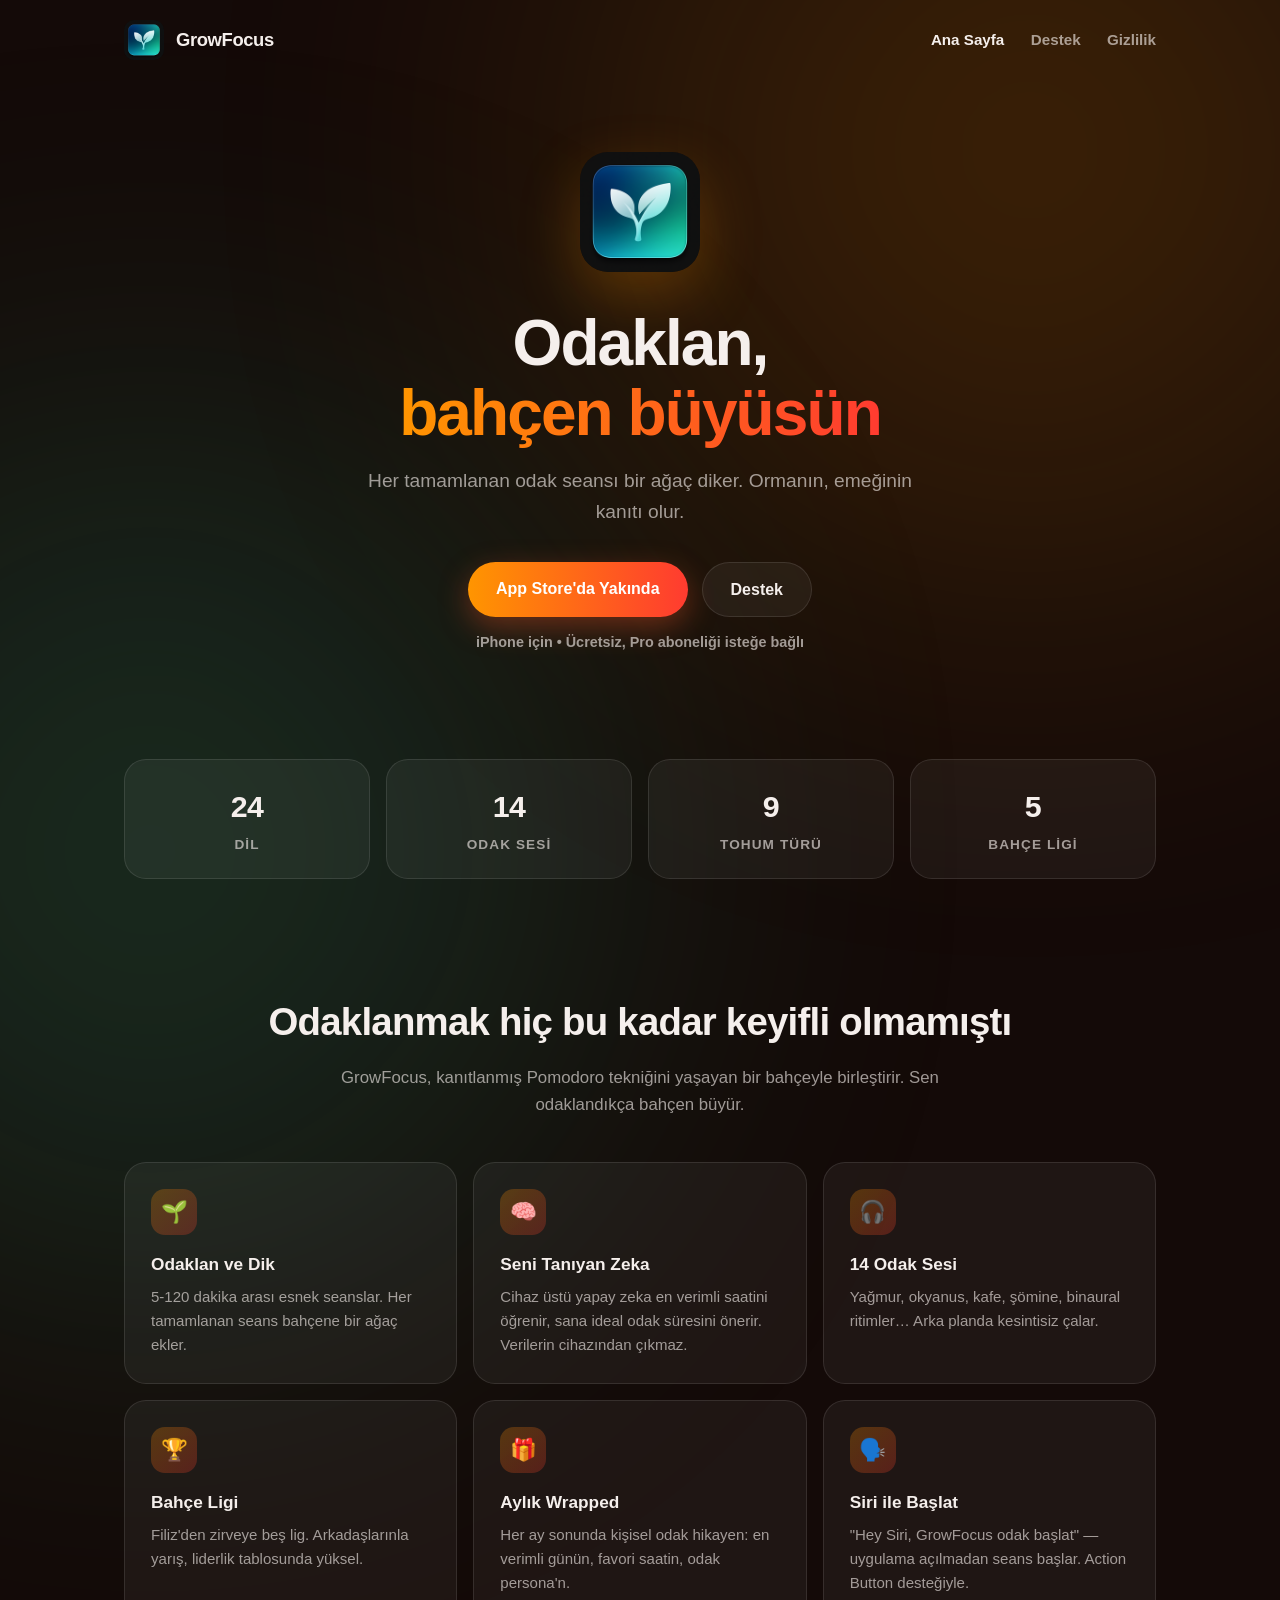
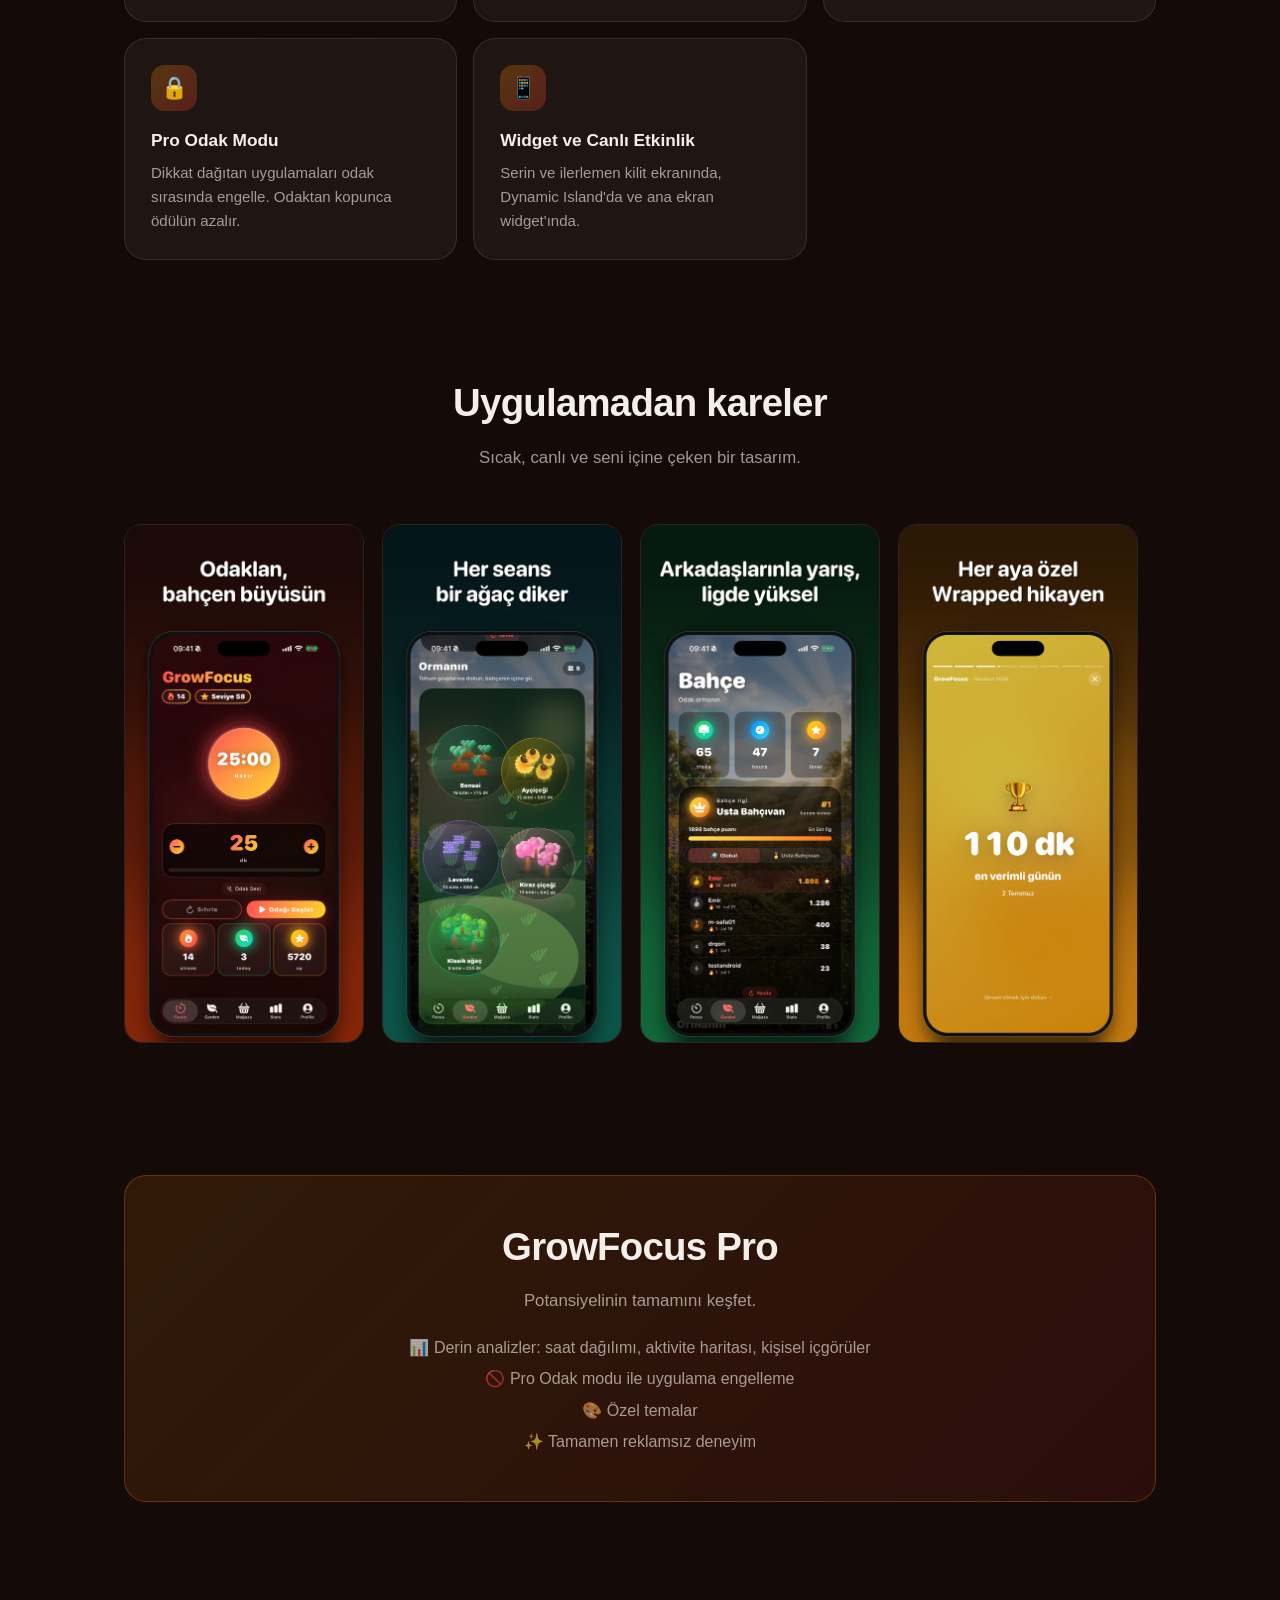
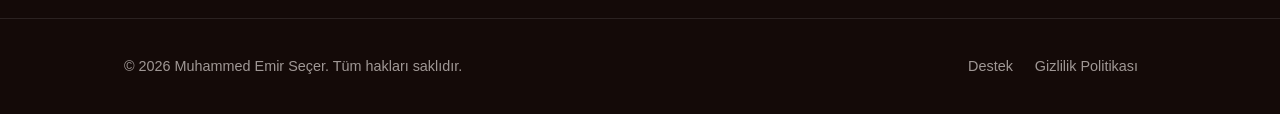
==== index.html @ 47565175 "GrowFocus web sitesi: ana sayfa, destek, gizlilik politikası Co-Authored-By: Claude Fable 5 <noreply" ====
<!DOCTYPE html>
<html lang="tr">
<head>
<meta charset="UTF-8">
<meta name="viewport" content="width=device-width, initial-scale=1.0">
<title>GrowFocus — Odaklan, bahçeni büyüt</title>
<meta name="description" content="GrowFocus, odaklandıkça büyüyen bir bahçe. Pomodoro zamanlayıcı, yapay zeka destekli öneriler, odak sesleri, Bahçe Ligi ve aylık Wrapped ile odaklanmayı keyfe dönüştür.">
<meta property="og:title" content="GrowFocus — Odaklan, bahçeni büyüt">
<meta property="og:description" content="Her odak seansı bir ağaç diker. Ormanın, emeğinin kanıtı olur.">
<meta property="og:image" content="assets/01_focus.png">
<link rel="icon" href="assets/icon.png">
<link rel="stylesheet" href="style.css">
</head>
<body>
<div class="glow ember"></div>
<div class="glow leaf"></div>

<header class="wrap">
  <nav>
    <a class="brand" href="index.html"><img src="assets/icon.png" alt="GrowFocus"><span>GrowFocus</span></a>
    <div class="links">
      <a href="index.html" class="active">Ana Sayfa</a>
      <a href="destek.html">Destek</a>
      <a href="gizlilik.html">Gizlilik</a>
    </div>
  </nav>
</header>

<main class="wrap">
  <div class="hero">
    <img class="appicon" src="assets/icon.png" alt="GrowFocus ikonu">
    <h1>Odaklan,<br><span class="grad">bahçen büyüsün</span></h1>
    <p class="sub">Her tamamlanan odak seansı bir ağaç diker. Ormanın, emeğinin kanıtı olur.</p>
    <div class="cta">
      <a class="btn primary" href="#" aria-disabled="true">App Store'da Yakında</a>
      <a class="btn ghost" href="destek.html">Destek</a>
    </div>
    <span class="badge-soon">iPhone için • Ücretsiz, Pro aboneliği isteğe bağlı</span>
  </div>

  <div class="stats">
    <div class="stat"><b>24</b><span>dil</span></div>
    <div class="stat"><b>14</b><span>odak sesi</span></div>
    <div class="stat"><b>9</b><span>tohum türü</span></div>
    <div class="stat"><b>5</b><span>bahçe ligi</span></div>
  </div>

  <section id="ozellikler">
    <h2>Odaklanmak hiç bu kadar keyifli olmamıştı</h2>
    <p class="lead">GrowFocus, kanıtlanmış Pomodoro tekniğini yaşayan bir bahçeyle birleştirir. Sen odaklandıkça bahçen büyür.</p>
    <div class="features">
      <div class="feature"><div class="ico">🌱</div><h3>Odaklan ve Dik</h3><p>5-120 dakika arası esnek seanslar. Her tamamlanan seans bahçene bir ağaç ekler.</p></div>
      <div class="feature"><div class="ico">🧠</div><h3>Seni Tanıyan Zeka</h3><p>Cihaz üstü yapay zeka en verimli saatini öğrenir, sana ideal odak süresini önerir. Verilerin cihazından çıkmaz.</p></div>
      <div class="feature"><div class="ico">🎧</div><h3>14 Odak Sesi</h3><p>Yağmur, okyanus, kafe, şömine, binaural ritimler… Arka planda kesintisiz çalar.</p></div>
      <div class="feature"><div class="ico">🏆</div><h3>Bahçe Ligi</h3><p>Filiz'den zirveye beş lig. Arkadaşlarınla yarış, liderlik tablosunda yüksel.</p></div>
      <div class="feature"><div class="ico">🎁</div><h3>Aylık Wrapped</h3><p>Her ay sonunda kişisel odak hikayen: en verimli günün, favori saatin, odak persona'n.</p></div>
      <div class="feature"><div class="ico">🗣️</div><h3>Siri ile Başlat</h3><p>"Hey Siri, GrowFocus odak başlat" — uygulama açılmadan seans başlar. Action Button desteğiyle.</p></div>
      <div class="feature"><div class="ico">🔒</div><h3>Pro Odak Modu</h3><p>Dikkat dağıtan uygulamaları odak sırasında engelle. Odaktan kopunca ödülün azalır.</p></div>
      <div class="feature"><div class="ico">📱</div><h3>Widget ve Canlı Etkinlik</h3><p>Serin ve ilerlemen kilit ekranında, Dynamic Island'da ve ana ekran widget'ında.</p></div>
    </div>
  </section>

  <section id="ekranlar">
    <h2>Uygulamadan kareler</h2>
    <p class="lead">Sıcak, canlı ve seni içine çeken bir tasarım.</p>
    <div class="shots">
      <img src="assets/01_focus.png" alt="Odak zamanlayıcı ekranı" loading="lazy">
      <img src="assets/03_garden_forest.png" alt="Bahçe — tohum kümeleri" loading="lazy">
      <img src="assets/02_garden_league.png" alt="Bahçe Ligi ve liderlik tablosu" loading="lazy">
      <img src="assets/05_wrapped.png" alt="Aylık Wrapped hikayesi" loading="lazy">
      <img src="assets/04_stats.png" alt="İstatistikler" loading="lazy">
      <img src="assets/08_live_activity.png" alt="Kilit ekranında Canlı Etkinlik" loading="lazy">
      <img src="assets/09_widget.png" alt="Ana ekran widget'ı" loading="lazy">
      <img src="assets/06_profile_badges.png" alt="Profil rozetleri" loading="lazy">
      <img src="assets/07_store.png" alt="Mağaza" loading="lazy">
      <img src="assets/10_languages.png" alt="24 dil desteği" loading="lazy">
    </div>
  </section>

  <section id="pro">
    <div class="pro-box">
      <h2>GrowFocus Pro</h2>
      <p class="lead" style="margin-bottom:0">Potansiyelinin tamamını keşfet.</p>
      <ul>
        <li>📊 Derin analizler: saat dağılımı, aktivite haritası, kişisel içgörüler</li>
        <li>🚫 Pro Odak modu ile uygulama engelleme</li>
        <li>🎨 Özel temalar</li>
        <li>✨ Tamamen reklamsız deneyim</li>
      </ul>
    </div>
  </section>
</main>

<footer>
  <div class="wrap">
    <div>© 2026 Muhammed Emir Seçer. Tüm hakları saklıdır.</div>
    <div>
      <a href="destek.html">Destek</a>
      <a href="gizlilik.html">Gizlilik Politikası</a>
    </div>
  </div>
</footer>
</body>
</html>
---- style.css ----
:root {
  --bg: #140a08;
  --bg2: #1e0f0a;
  --card: rgba(255, 255, 255, 0.05);
  --border: rgba(255, 255, 255, 0.10);
  --text: #f5efe c;
  --text: #f5efec;
  --muted: rgba(245, 239, 236, 0.62);
  --ember1: #ff9500;
  --ember2: #ff3b30;
  --leaf: #34d399;
  --radius: 22px;
  font-size: 16px;
}

* { margin: 0; padding: 0; box-sizing: border-box; }

body {
  background: var(--bg);
  color: var(--text);
  font-family: -apple-system, BlinkMacSystemFont, "SF Pro Rounded", "Segoe UI", Roboto, sans-serif;
  line-height: 1.6;
  overflow-x: hidden;
}

.glow {
  position: fixed;
  width: 900px; height: 900px;
  border-radius: 50%;
  filter: blur(180px);
  opacity: 0.16;
  pointer-events: none;
  z-index: 0;
}
.glow.ember { background: var(--ember1); top: -300px; right: -200px; }
.glow.leaf  { background: var(--leaf); bottom: -400px; left: -300px; }

main, header, footer { position: relative; z-index: 1; }

.wrap { max-width: 1080px; margin: 0 auto; padding: 0 24px; }

/* nav */
nav {
  display: flex; align-items: center; justify-content: space-between;
  padding: 20px 0;
}
nav .brand { display: flex; align-items: center; gap: 12px; text-decoration: none; color: var(--text); }
nav .brand img { width: 40px; height: 40px; border-radius: 10px; }
nav .brand span { font-weight: 800; font-size: 1.15rem; letter-spacing: -0.02em; }
nav .links a {
  color: var(--muted); text-decoration: none; margin-left: 22px; font-weight: 600; font-size: 0.95rem;
}
nav .links a:hover, nav .links a.active { color: var(--text); }

/* hero */
.hero { text-align: center; padding: 72px 0 48px; }
.hero img.appicon {
  width: 120px; height: 120px; border-radius: 28px;
  box-shadow: 0 24px 60px rgba(255, 149, 0, 0.25);
  margin-bottom: 28px;
}
.hero h1 {
  font-size: clamp(2.4rem, 6vw, 4rem);
  font-weight: 900; letter-spacing: -0.03em; line-height: 1.1;
}
.hero h1 .grad {
  background: linear-gradient(90deg, var(--ember1), var(--ember2));
  -webkit-background-clip: text; background-clip: text; color: transparent;
}
.hero p.sub {
  color: var(--muted); font-size: 1.2rem; max-width: 560px; margin: 18px auto 0;
}
.cta { margin-top: 34px; display: flex; gap: 14px; justify-content: center; flex-wrap: wrap; }
.btn {
  display: inline-block; padding: 14px 28px; border-radius: 999px;
  font-weight: 800; text-decoration: none; font-size: 1rem;
}
.btn.primary {
  background: linear-gradient(90deg, var(--ember1), var(--ember2));
  color: #fff; box-shadow: 0 10px 30px rgba(255, 90, 40, 0.35);
}
.btn.ghost { border: 1.5px solid var(--border); color: var(--text); background: var(--card); }
.badge-soon {
  display: inline-block; margin-top: 14px; color: var(--muted); font-size: 0.9rem; font-weight: 600;
}

/* stats band */
.stats {
  display: grid; grid-template-columns: repeat(auto-fit, minmax(150px, 1fr));
  gap: 16px; margin: 56px 0;
}
.stat {
  background: var(--card); border: 1px solid var(--border); border-radius: var(--radius);
  padding: 22px; text-align: center;
}
.stat b { display: block; font-size: 1.9rem; font-weight: 900; letter-spacing: -0.02em; }
.stat span { color: var(--muted); font-size: 0.85rem; font-weight: 600; text-transform: uppercase; letter-spacing: 0.08em; }

/* sections */
section { padding: 56px 0; }
section h2 {
  font-size: clamp(1.7rem, 4vw, 2.4rem); font-weight: 900; letter-spacing: -0.02em;
  text-align: center; margin-bottom: 12px;
}
section p.lead { color: var(--muted); text-align: center; max-width: 620px; margin: 0 auto 44px; font-size: 1.05rem; }

/* features */
.features { display: grid; grid-template-columns: repeat(auto-fit, minmax(250px, 1fr)); gap: 16px; }
.feature {
  background: var(--card); border: 1px solid var(--border); border-radius: var(--radius);
  padding: 26px;
}
.feature .ico {
  width: 46px; height: 46px; border-radius: 14px; display: flex; align-items: center; justify-content: center;
  font-size: 1.35rem; margin-bottom: 16px;
  background: linear-gradient(135deg, rgba(255,149,0,0.25), rgba(255,59,48,0.25));
}
.feature h3 { font-size: 1.08rem; font-weight: 800; margin-bottom: 6px; }
.feature p { color: var(--muted); font-size: 0.94rem; }

/* screenshots */
.shots {
  display: grid; grid-auto-flow: column; grid-auto-columns: 240px;
  gap: 18px; overflow-x: auto; padding: 8px 4px 20px;
  scroll-snap-type: x mandatory;
}
.shots img {
  width: 100%; border-radius: 18px; scroll-snap-align: start;
  border: 1px solid var(--border);
}

/* pro */
.pro-box {
  background: linear-gradient(135deg, rgba(255,149,0,0.12), rgba(255,59,48,0.10));
  border: 1px solid rgba(255,149,0,0.25); border-radius: var(--radius);
  padding: 40px; text-align: center;
}
.pro-box h2 { margin-bottom: 10px; }
.pro-box ul { list-style: none; margin: 20px 0 0; color: var(--muted); }
.pro-box li { margin: 6px 0; }

/* support & legal pages */
.page { padding: 48px 0 80px; max-width: 760px; margin: 0 auto; }
.page h1 { font-size: 2.2rem; font-weight: 900; letter-spacing: -0.02em; margin-bottom: 8px; }
.page p.updated { color: var(--muted); font-size: 0.9rem; margin-bottom: 36px; }
.page h2 { font-size: 1.3rem; font-weight: 800; margin: 34px 0 10px; text-align: left; }
.page p, .page li { color: var(--muted); }
.page ul { padding-left: 22px; margin: 10px 0; }
.page a { color: var(--ember1); }
.faq details {
  background: var(--card); border: 1px solid var(--border); border-radius: 16px;
  padding: 18px 22px; margin-bottom: 12px;
}
.faq summary { font-weight: 700; cursor: pointer; color: var(--text); }
.faq details p { margin-top: 10px; }
.contact-card {
  background: var(--card); border: 1px solid var(--border); border-radius: var(--radius);
  padding: 28px; margin-top: 36px; text-align: center;
}
.contact-card b { font-size: 1.1rem; }

footer {
  border-top: 1px solid var(--border); margin-top: 60px;
  padding: 36px 0; color: var(--muted); font-size: 0.9rem;
}
footer .wrap { display: flex; justify-content: space-between; flex-wrap: wrap; gap: 12px; }
footer a { color: var(--muted); text-decoration: none; margin-right: 18px; }
footer a:hover { color: var(--text); }

@media (max-width: 640px) {
  nav .links a { margin-left: 14px; font-size: 0.85rem; }
  .hero { padding: 48px 0 32px; }
}
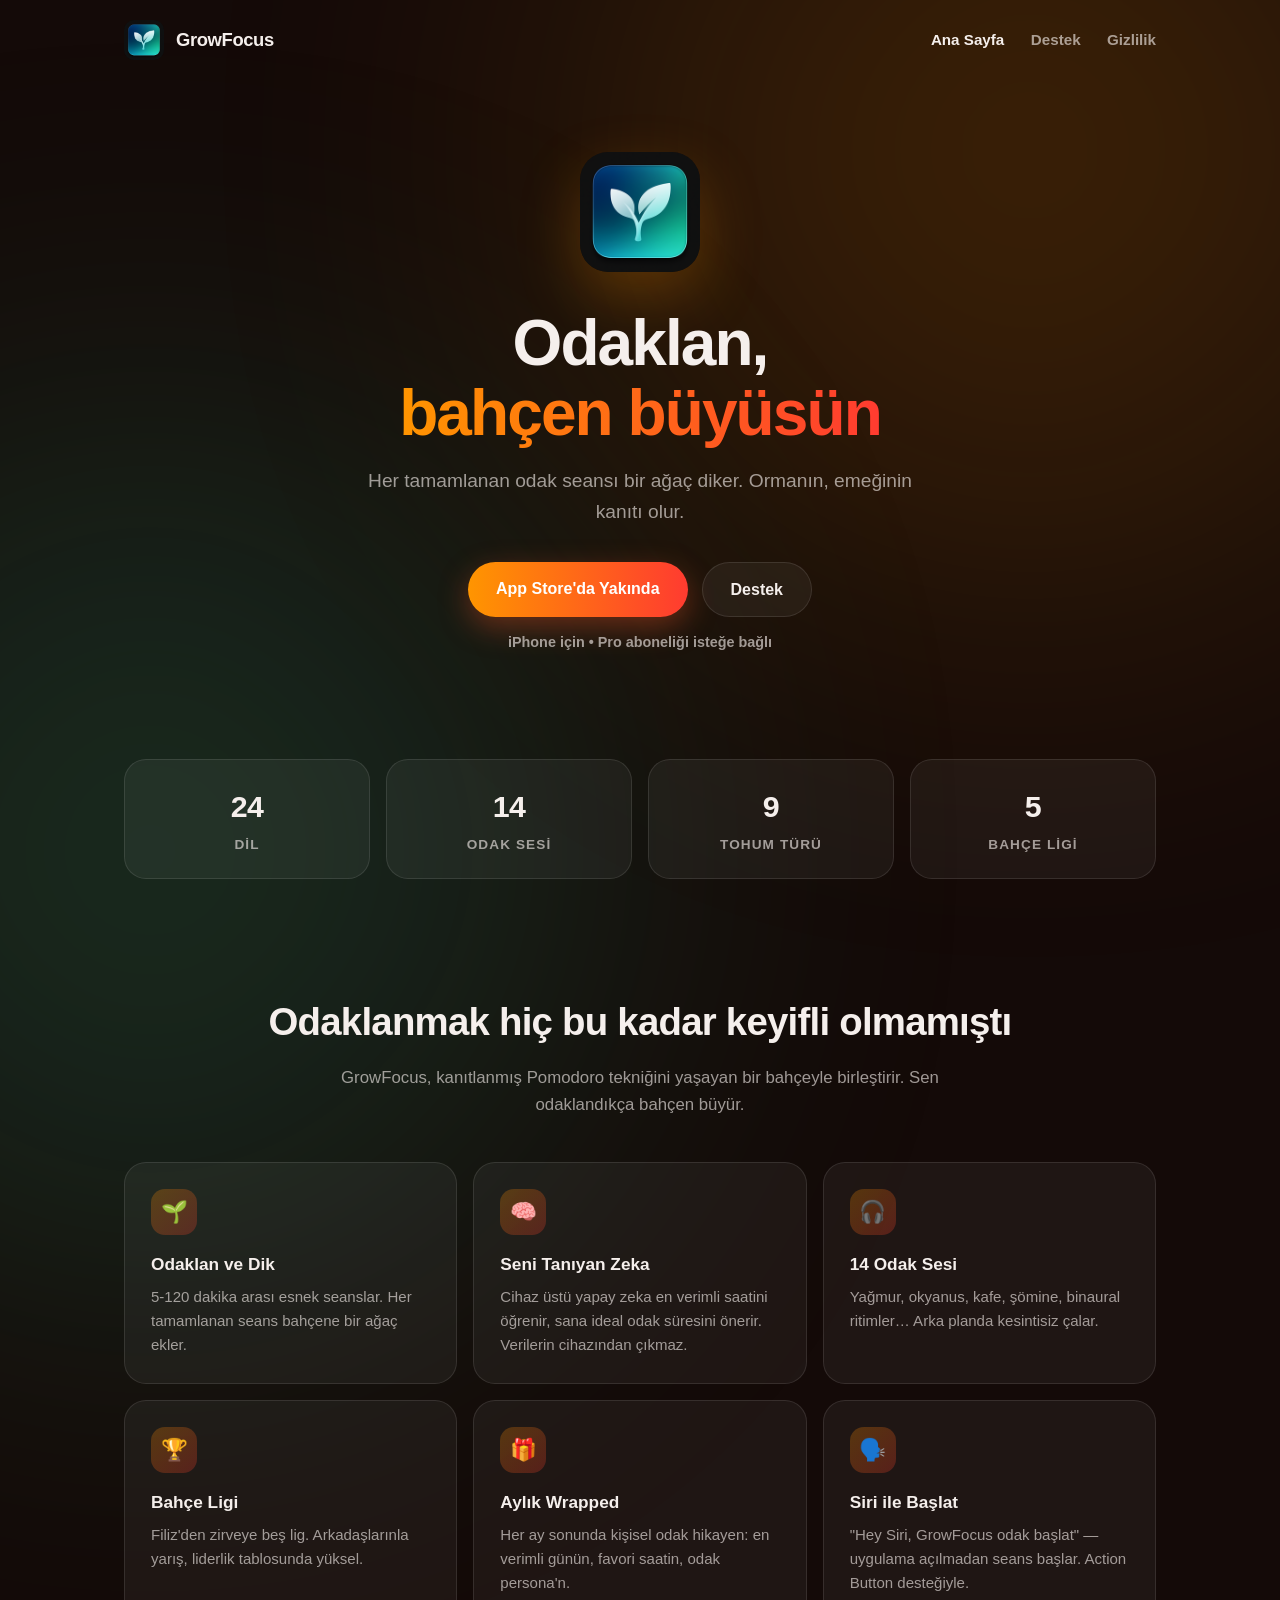
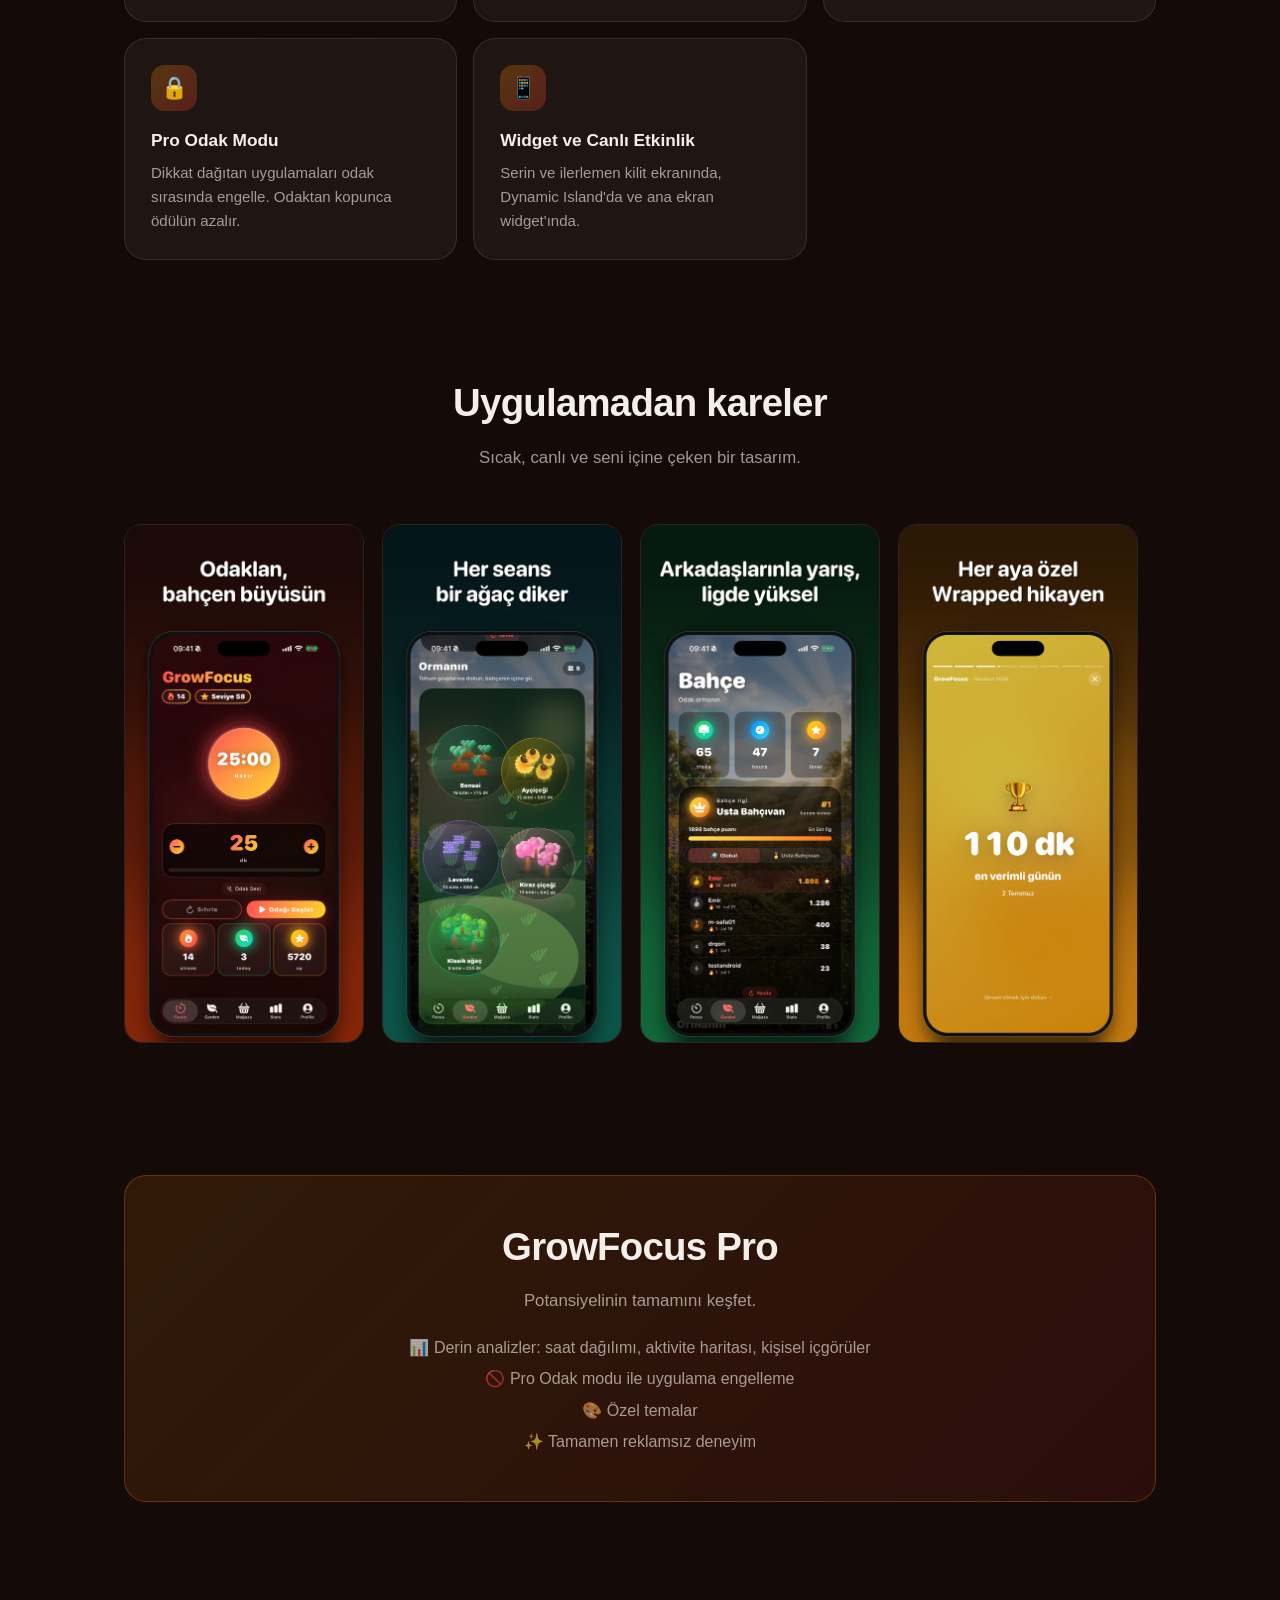
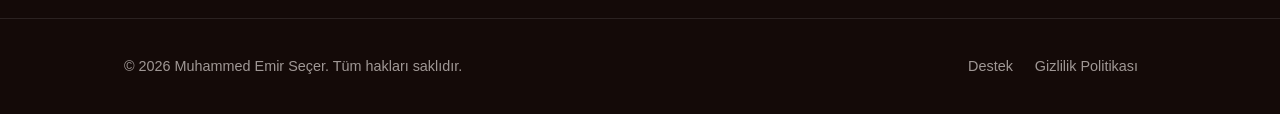
==== commit 6bf88dcc: "Fiyat modeline uygun metin düzeltmesi Co-Authored-By: Claude Fable 5 <noreply@anthropic.com>" ====
--- a/index.html
+++ b/index.html
@@ -35,7 +35,7 @@
       <a class="btn primary" href="#" aria-disabled="true">App Store'da Yakında</a>
       <a class="btn ghost" href="destek.html">Destek</a>
     </div>
-    <span class="badge-soon">iPhone için • Ücretsiz, Pro aboneliği isteğe bağlı</span>
+    <span class="badge-soon">iPhone için • Pro aboneliği isteğe bağlı</span>
   </div>
 
   <div class="stats">
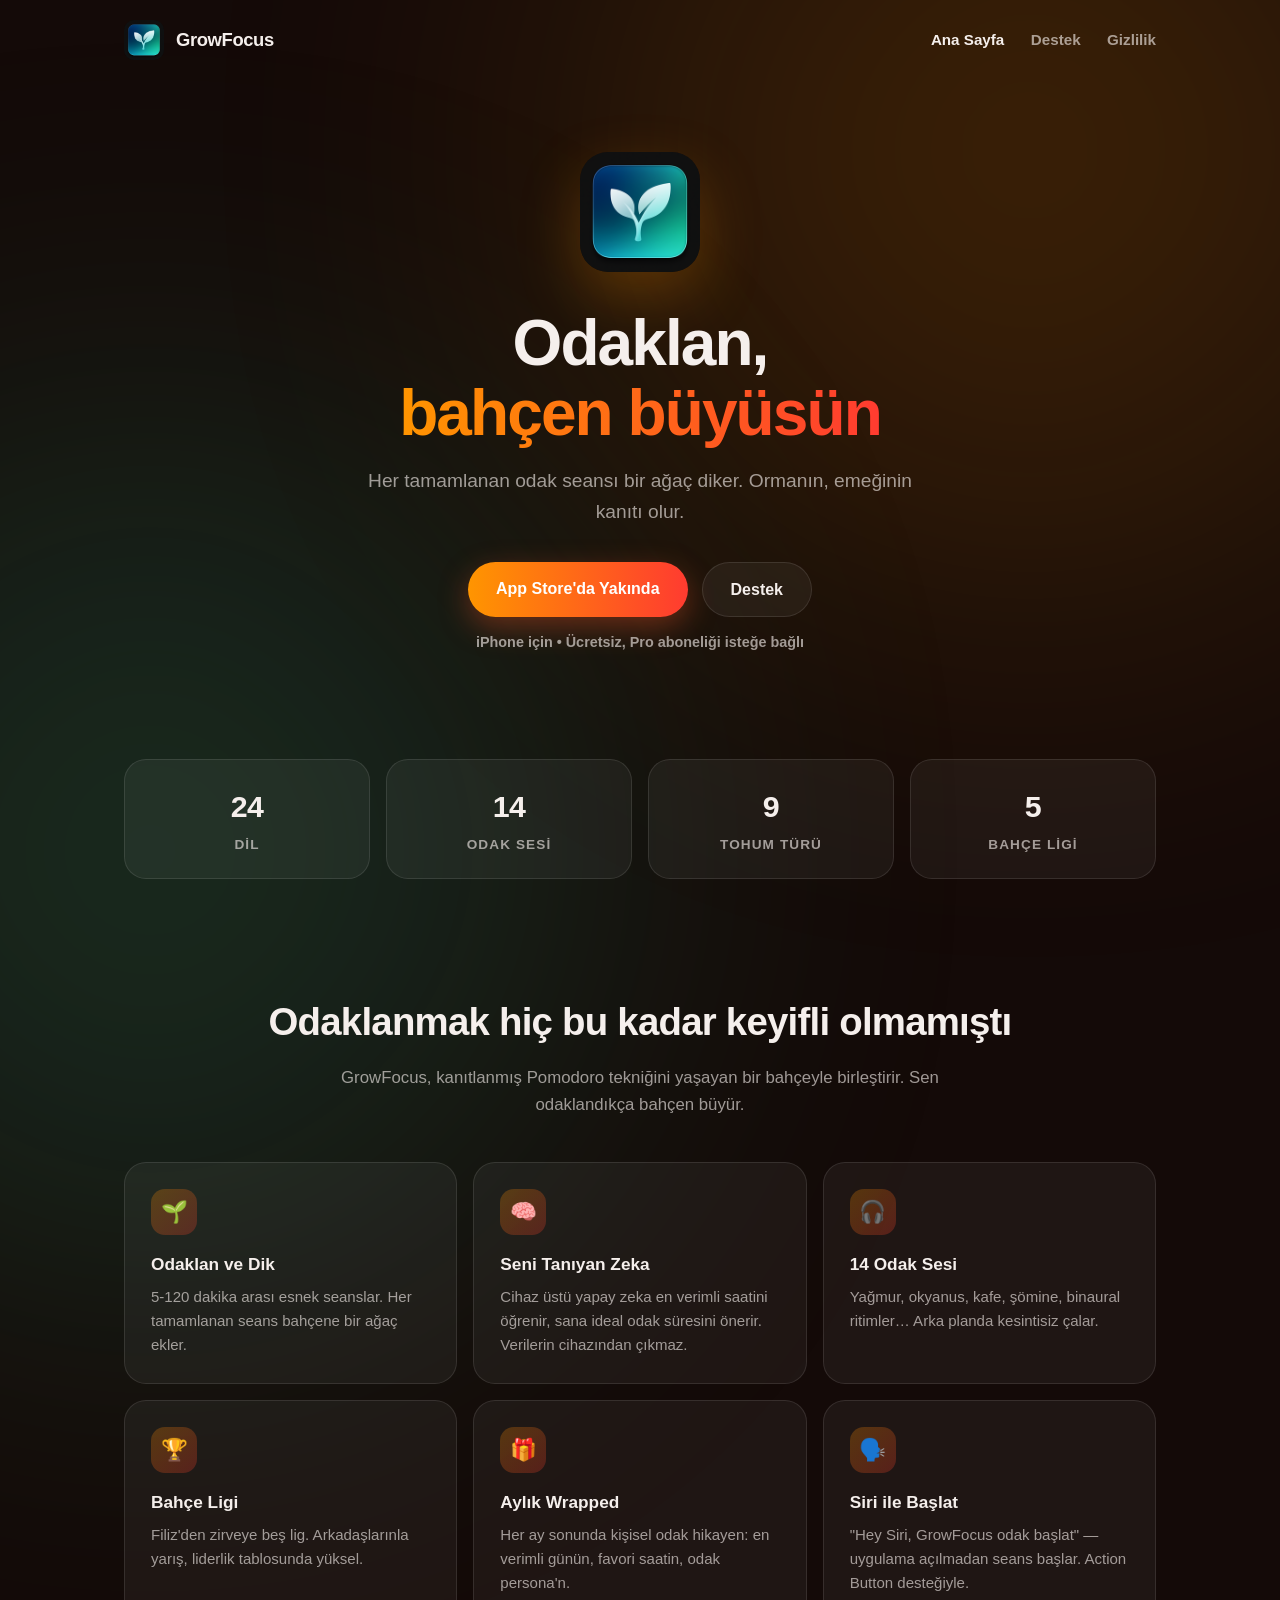
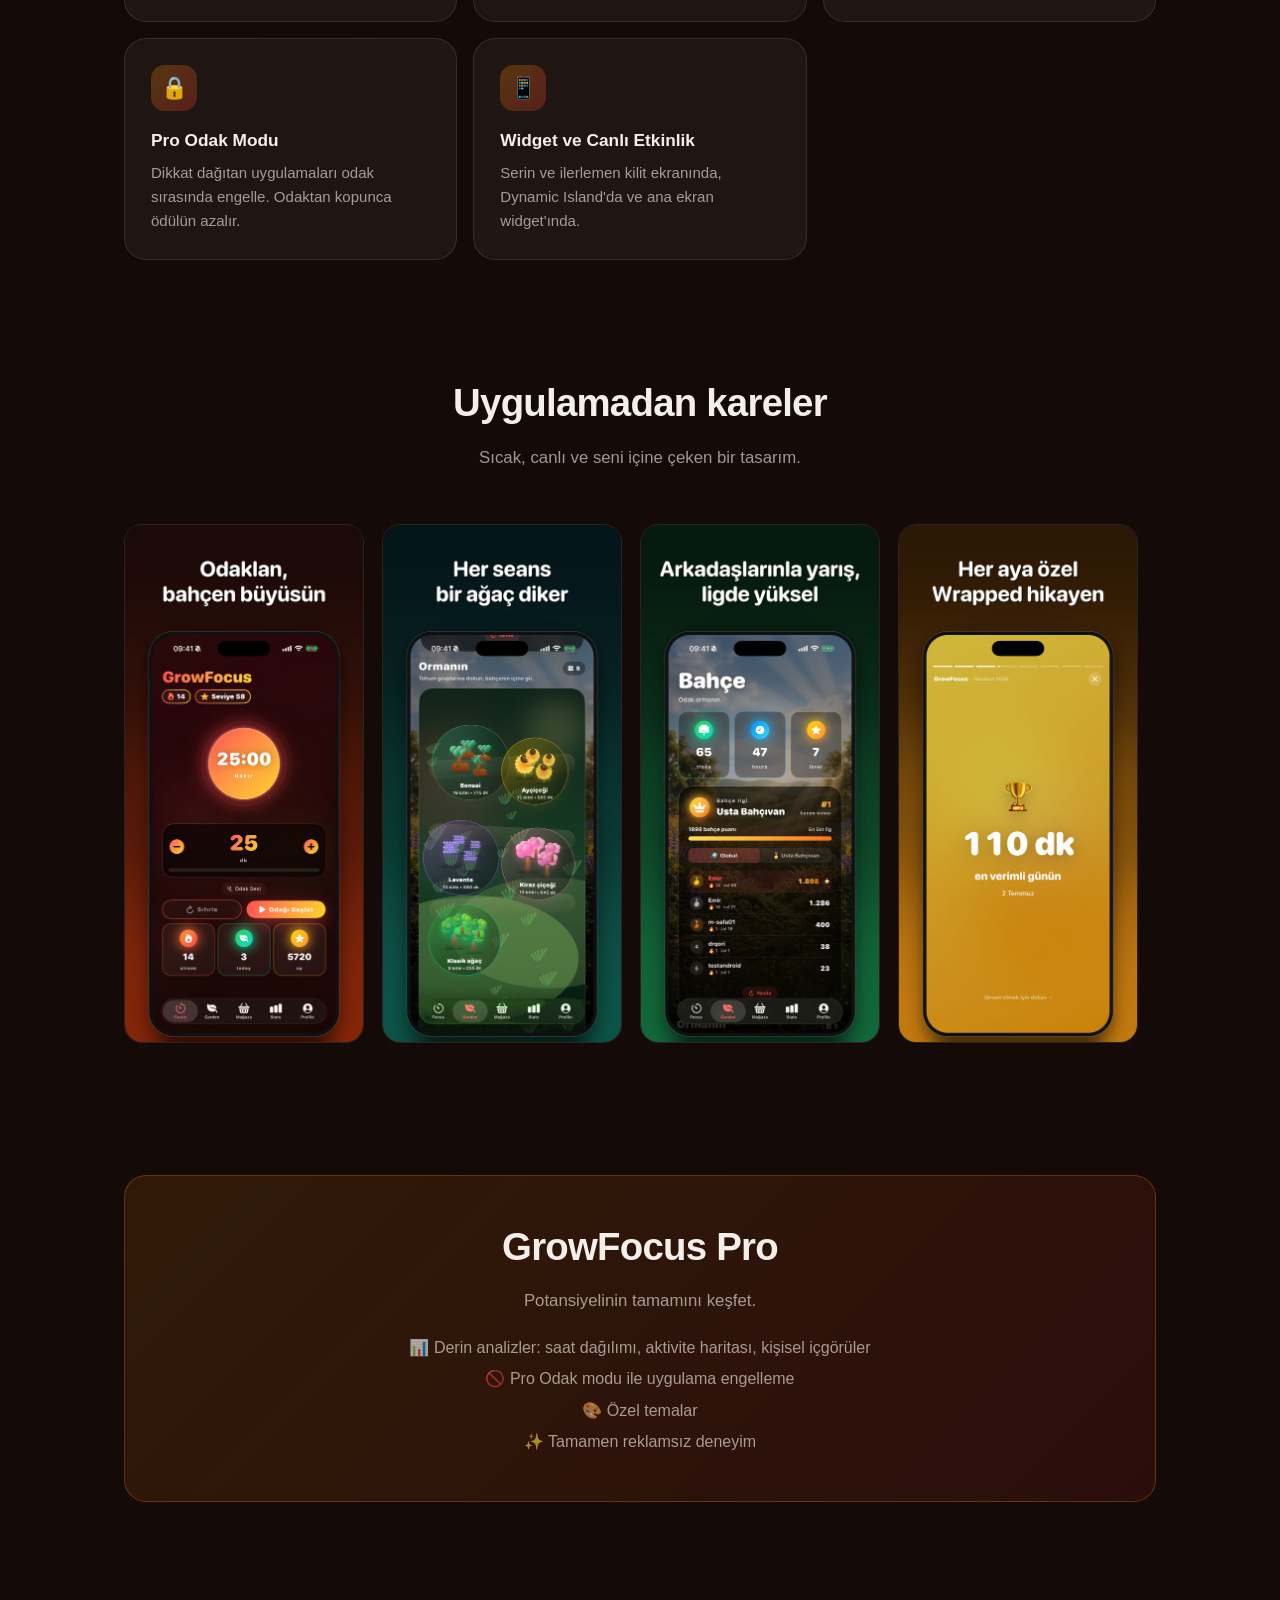
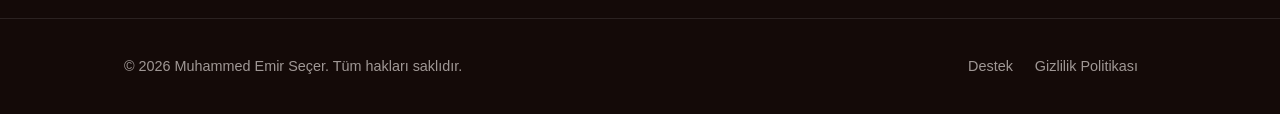
==== commit 8af8507a: "Uygulama ücretsiz oldu: metni geri getir Co-Authored-By: Claude Fable 5 <noreply@anthropic.com>" ====
--- a/index.html
+++ b/index.html
@@ -35,7 +35,7 @@
       <a class="btn primary" href="#" aria-disabled="true">App Store'da Yakında</a>
       <a class="btn ghost" href="destek.html">Destek</a>
     </div>
-    <span class="badge-soon">iPhone için • Pro aboneliği isteğe bağlı</span>
+    <span class="badge-soon">iPhone için • Ücretsiz, Pro aboneliği isteğe bağlı</span>
   </div>
 
   <div class="stats">
